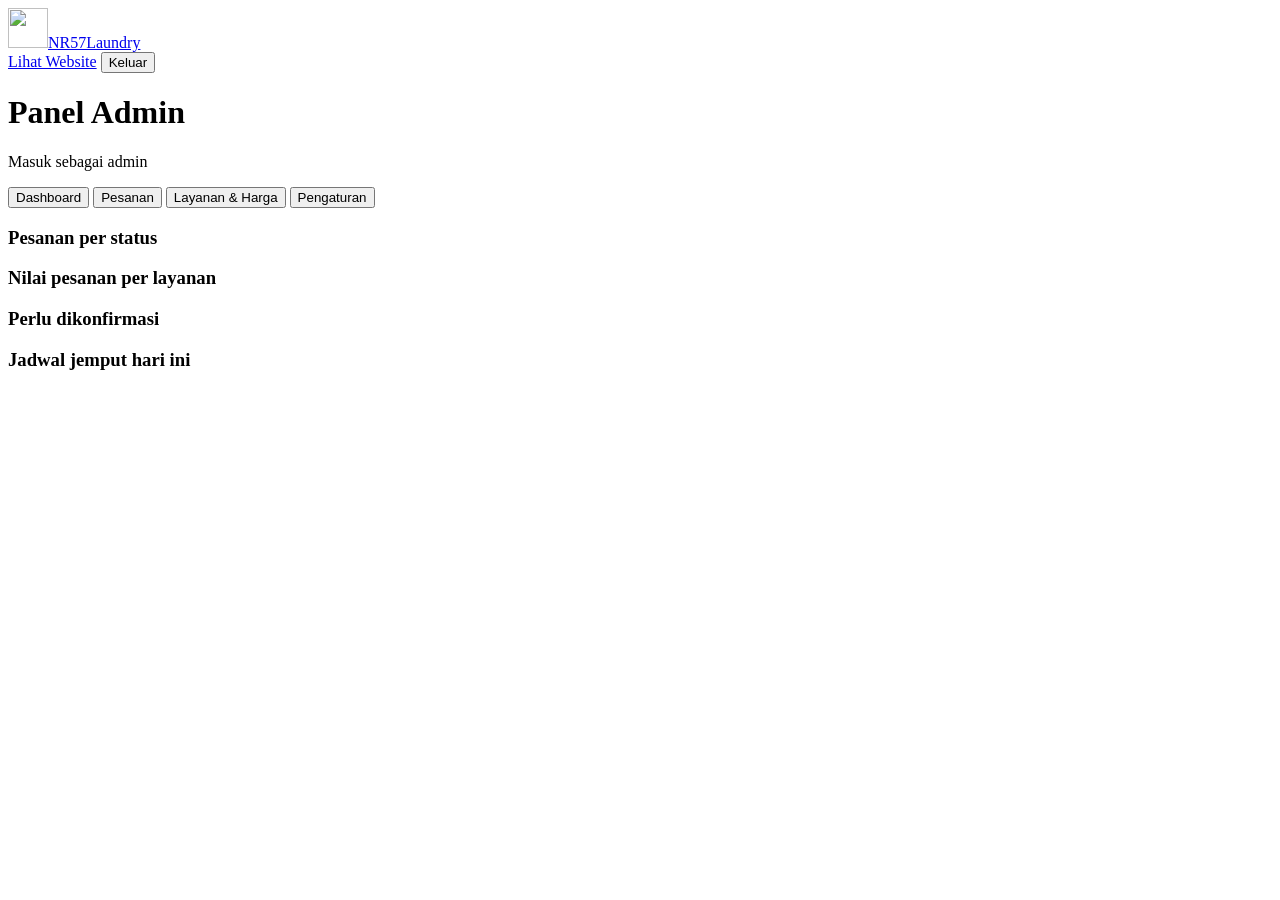
==== admin.html @ 845088e5 "Add files via upload" ====
<!DOCTYPE html>
<html lang="id">
<head>
  <meta charset="UTF-8">
  <meta name="viewport" content="width=device-width, initial-scale=1.0">
  <title>Panel Admin - NR57Laundry</title>
  <meta name="robots" content="noindex">
  <link rel="preconnect" href="https://fonts.googleapis.com">
  <link href="https://fonts.googleapis.com/css2?family=Plus+Jakarta+Sans:wght@400;500;600;700;800&display=swap" rel="stylesheet">
  <link rel="icon" type="image/png" href="img/favicon.png">
  <link rel="stylesheet" href="css/style.css">
</head>
<body>
  <header class="site-header">
    <div class="container nav">
      <a href="beranda.html" class="logo"><img class="logo-img" src="img/logo.png" alt="" width="40" height="40">NR57Laundry</a>
      <nav class="menu">
        <a href="beranda.html">Lihat Website</a>
        <button type="button" class="btn btn-outline btn-sm" id="logout">Keluar</button>
      </nav>
    </div>
  </header>

  <main class="page">
    <div class="container">
      <div class="admin-top">
        <div>
          <h1 class="h-page">Panel Admin</h1>
          <p class="muted" id="welcome">Masuk sebagai admin</p>
        </div>
      </div>

      <div class="tabs" role="tablist">
        <button type="button" class="tab-btn active" data-tab="dashboard">Dashboard</button>
        <button type="button" class="tab-btn" data-tab="pesanan">Pesanan</button>
        <button type="button" class="tab-btn" data-tab="harga">Layanan &amp; Harga</button>
        <button type="button" class="tab-btn" data-tab="pengaturan">Pengaturan</button>
      </div>

      <!-- DASHBOARD -->
      <div class="tab-panel" id="tab-dashboard">
        <div class="stats" id="stats"></div>
        <div class="dash-grid">
          <div class="card"><h3>Pesanan per status</h3><div id="chStatus"></div></div>
          <div class="card"><h3>Nilai pesanan per layanan</h3><div id="chLayanan"></div></div>
          <div class="card"><h3>Perlu dikonfirmasi</h3><div id="todoList"></div></div>
          <div class="card"><h3>Jadwal jemput hari ini</h3><div id="todayList"></div></div>
        </div>
      </div>

      <!-- PESANAN -->
      <div class="tab-panel" id="tab-pesanan" hidden>
        <div class="toolbar">
          <input type="search" id="cari" placeholder="Cari kode atau nama pelanggan" aria-label="Cari pesanan">
          <select id="filter" aria-label="Filter status pesanan"><option value="">Semua status pesanan</option></select>
          <select id="filterBayar" aria-label="Filter status pembayaran">
            <option value="">Semua pembayaran</option>
            <option value="belum">Belum dibayar</option>
            <option value="lunas">Sudah dibayar</option>
          </select>
          <button type="button" class="btn btn-outline" id="exportCsv">Ekspor CSV</button>
        </div>
        <div class="table-wrap">
          <table class="admin-table">
            <thead><tr><th>Kode</th><th>Pelanggan</th><th>Layanan</th><th>Total</th><th>Pembayaran</th><th>Status</th><th>Aksi</th></tr></thead>
            <tbody id="tbody"></tbody>
          </table>
        </div>
      </div>

      <!-- LAYANAN & HARGA -->
      <div class="tab-panel" id="tab-harga" hidden>
        <form id="formHarga" class="card" novalidate>
          <h3>Ubah harga dan estimasi</h3>
          <p class="muted" style="margin-bottom:14px">Perubahan langsung berlaku di halaman Beranda dan Pesan.</p>
          <div class="table-wrap">
            <table>
              <thead><tr><th>Layanan</th><th>Harga (Rp)</th><th>Estimasi</th></tr></thead>
              <tbody id="hargaRows"></tbody>
            </table>
          </div>
          <button class="btn" type="submit" style="margin-top:18px">Simpan harga</button>
        </form>
      </div>

      <!-- PENGATURAN -->
      <div class="tab-panel" id="tab-pengaturan" hidden>
        <div class="set-grid">
          <div>
            <form id="formRek" class="card" novalidate>
              <h3>Ongkos kirim</h3>
              <p class="muted" style="margin-bottom:14px">Nomor rekening tidak ditampilkan di website. Rincian pembayaran dikirim admin lewat WhatsApp.</p>
              <div class="row2">
                <div class="field"><label for="oMin">Gratis ongkir mulai (kg)</label><input id="oMin" type="number" min="0" step="1"></div>
                <div class="field"><label for="oBiaya">Biaya ongkir (Rp)</label><input id="oBiaya" type="number" min="0" step="500"></div>
              </div>
              <button class="btn" type="submit">Simpan pengaturan</button>
            </form>
          </div>
          <div>
            <form id="formAkun" class="card" novalidate>
              <h3>Akun admin</h3>
              <div class="field"><label for="uBaru">Username</label><input id="uBaru" type="text" autocomplete="username"></div>
              <div class="field"><label for="pBaru">Password baru</label><input id="pBaru" type="password" autocomplete="new-password" placeholder="Minimal 6 karakter"></div>
              <button class="btn" type="submit">Simpan akun</button>
              <button class="btn btn-outline" type="button" id="kodeBaru" style="margin-top:12px">Buat kode pemulihan baru</button>
            </form>
            <div class="card danger-zone">
              <h3>Zona berbahaya</h3>
              <p class="muted">Menghapus semua data pesanan di browser ini. Tidak bisa dibatalkan.</p>
              <button class="btn btn-danger" type="button" id="hapusSemua">Hapus semua pesanan</button>
            </div>
          </div>
        </div>
      </div>
    </div>
  </main>

  <div class="toast" id="toast" role="status" aria-live="polite"></div>
  <dialog id="dlg"><div id="dlgBody"></div></dialog>

  <script src="js/data.js"></script>
  <script src="js/admin.js"></script>
  <script src="js/bubbles.js"></script>
</body>
</html>
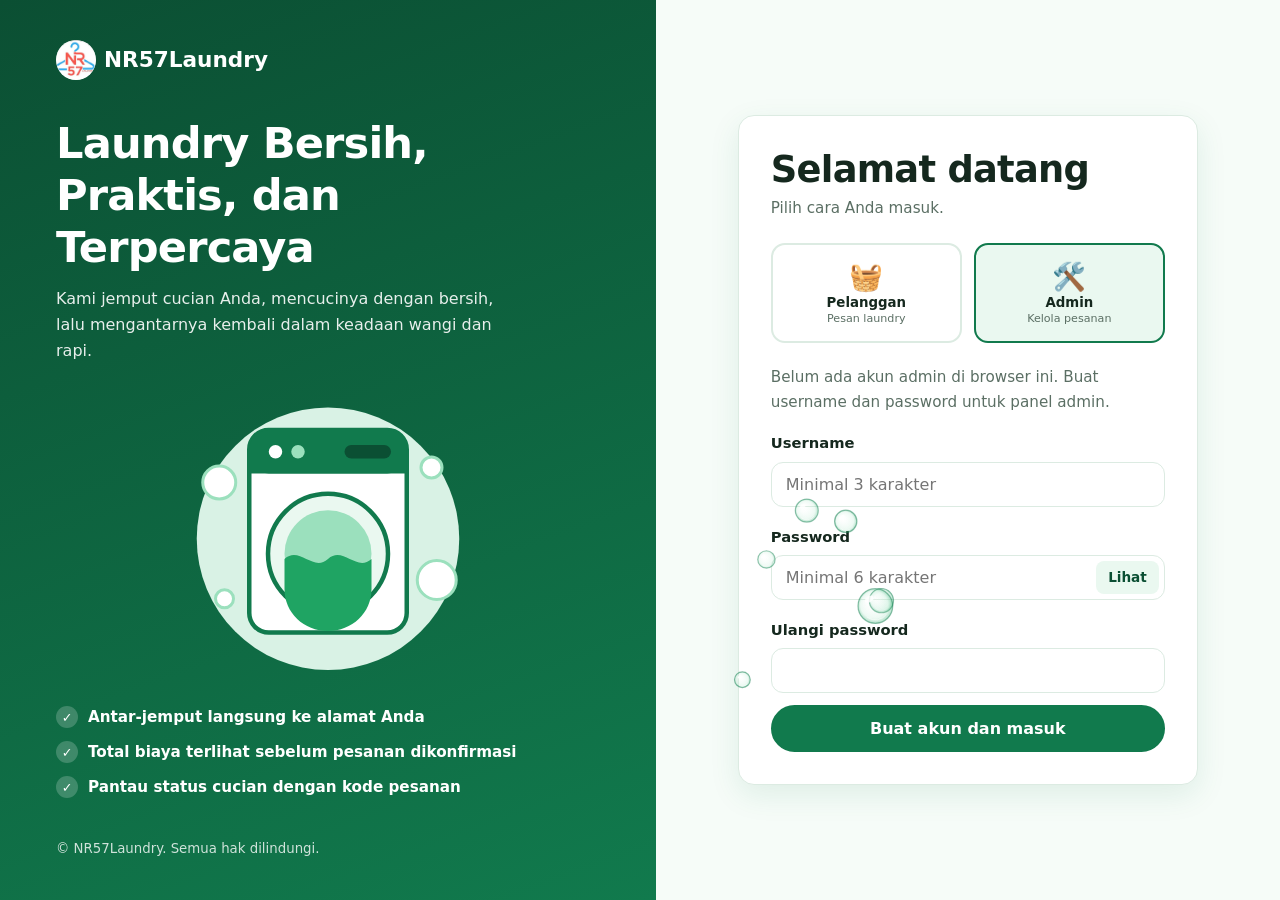
==== commit c0b8ab17: "Add files via upload" ====
--- a/admin.html
+++ b/admin.html
@@ -7,13 +7,13 @@
   <meta name="robots" content="noindex">
   <link rel="preconnect" href="https://fonts.googleapis.com">
   <link href="https://fonts.googleapis.com/css2?family=Plus+Jakarta+Sans:wght@400;500;600;700;800&display=swap" rel="stylesheet">
-  <link rel="icon" type="image/png" href="img/favicon.png">
-  <link rel="stylesheet" href="css/style.css">
+  <link rel="icon" type="image/png" href="favicon.png">
+  <link rel="stylesheet" href="style.css">
 </head>
 <body>
   <header class="site-header">
     <div class="container nav">
-      <a href="beranda.html" class="logo"><img class="logo-img" src="img/logo.png" alt="" width="40" height="40">NR57Laundry</a>
+      <a href="beranda.html" class="logo"><img class="logo-img" src="logo.png" alt="" width="40" height="40">NR57Laundry</a>
       <nav class="menu">
         <a href="beranda.html">Lihat Website</a>
         <button type="button" class="btn btn-outline btn-sm" id="logout">Keluar</button>
@@ -119,8 +119,8 @@
   <div class="toast" id="toast" role="status" aria-live="polite"></div>
   <dialog id="dlg"><div id="dlgBody"></div></dialog>
 
-  <script src="js/data.js"></script>
-  <script src="js/admin.js"></script>
-  <script src="js/bubbles.js"></script>
+  <script src="data.js"></script>
+  <script src="admin.js"></script>
+  <script src="bubbles.js"></script>
 </body>
-</html>+</html>
--- a/style.css
+++ b/style.css
@@ -0,0 +1,277 @@
+/* ===== NR57Laundry - style.css ===== */
+:root{
+  --g9:#0b4f33; --g7:#117a4d; --g5:#1fa463; --g2:#cfeedd; --g1:#eaf8f0; --g0:#f6fcf8;
+  --ink:#15281e; --mut:#5b6f64; --line:#dcebe2; --red:#c0392b; --amber:#b7791f;
+  --radius:16px; --shadow:0 10px 30px rgba(17,122,77,.10);
+}
+*{box-sizing:border-box;margin:0;padding:0}
+html{scroll-behavior:smooth;scroll-padding-top:84px}
+body{font-family:"Plus Jakarta Sans",system-ui,-apple-system,"Segoe UI",Roboto,sans-serif;color:var(--ink);background:#fff;line-height:1.65}
+img,svg{max-width:100%;display:block}
+a{color:inherit;text-decoration:none}
+ul,ol{list-style:none}
+h1,h2,h3{line-height:1.2;letter-spacing:-.02em}
+h1{font-size:clamp(2.2rem,5.2vw,3.5rem);font-weight:800}
+h2{font-size:clamp(1.6rem,3.2vw,2.3rem);font-weight:800;margin-bottom:10px}
+h3{font-size:1.1rem;font-weight:700;margin-bottom:6px}
+.h-page{font-size:clamp(1.8rem,4vw,2.5rem);margin-bottom:8px}
+.container{width:min(1120px,92%);margin-inline:auto}
+.narrow{width:min(720px,92%)}
+section{padding:72px 0}
+.alt{background:var(--g0)}
+.muted,.sec-head p{color:var(--mut)}
+.sec-head{max-width:600px;margin-bottom:36px}
+:focus-visible{outline:3px solid var(--g5);outline-offset:2px}
+
+/* Tombol */
+.btn{display:inline-flex;align-items:center;justify-content:center;gap:8px;padding:12px 26px;border-radius:999px;border:2px solid var(--g7);background:var(--g7);color:#fff;font-family:inherit;font-size:1rem;font-weight:700;cursor:pointer;transition:background .2s,color .2s,transform .1s}
+.btn:hover{background:var(--g9);border-color:var(--g9)}
+.btn:active{transform:scale(.98)}
+.btn-outline{background:#fff;color:var(--g7)}
+.btn-outline:hover{background:var(--g1);color:var(--g9)}
+.btn-light{background:#fff;color:var(--g9);border-color:#fff}
+.btn-light:hover{background:var(--g1);color:var(--g9);border-color:var(--g1)}
+.btn-danger{background:#fff;color:var(--red);border-color:var(--red)}
+.btn-danger:hover{background:var(--red);border-color:var(--red);color:#fff}
+.btn-sm{padding:6px 14px;font-size:.85rem}
+.btn-block{width:100%}
+
+/* Navbar */
+.site-header{position:sticky;top:0;z-index:50;background:rgba(255,255,255,.96);border-bottom:1px solid var(--line);backdrop-filter:blur(6px)}
+.nav{display:flex;align-items:center;justify-content:space-between;gap:16px;height:68px}
+.logo{display:flex;align-items:center;gap:8px;font-weight:800;font-size:1.35rem;color:var(--g9)}
+.logo-img{width:40px;height:40px;border-radius:50%;object-fit:cover;flex-shrink:0;background:#fff}
+.logo span{display:grid;place-items:center;width:34px;height:34px;border-radius:10px;background:var(--g7);color:#fff;font-size:1.1rem}
+.menu{display:flex;align-items:center;gap:26px;font-weight:600}
+.menu a{color:var(--mut);padding:4px 0;border-bottom:2px solid transparent}
+.menu a:hover,.menu a.active{color:var(--g7);border-color:var(--g5)}
+.burger{display:none;background:none;border:2px solid var(--line);border-radius:10px;width:42px;height:42px;font-size:1.3rem;cursor:pointer}
+
+/* Hero */
+.hero{background:linear-gradient(180deg,var(--g1),#fff);padding:64px 0 80px}
+.hero-grid{display:grid;grid-template-columns:1.1fr .9fr;gap:40px;align-items:center}
+.lead{font-size:1.1rem;color:var(--mut);margin:18px 0 28px;max-width:520px}
+.hero-actions{display:flex;flex-wrap:wrap;gap:12px}
+.hero-art svg{width:min(400px,100%);margin-inline:auto}
+
+/* Kartu dan grid */
+.grid{display:grid;grid-template-columns:repeat(auto-fit,minmax(230px,1fr));gap:20px}
+.card{background:#fff;border:1px solid var(--line);border-radius:var(--radius);padding:24px;box-shadow:var(--shadow)}
+.card p{color:var(--mut);font-size:.95rem}
+.icon{display:grid;place-items:center;width:52px;height:52px;border-radius:14px;background:var(--g1);font-size:1.6rem;margin-bottom:14px}
+.svc .meta{display:flex;justify-content:space-between;align-items:center;margin:14px 0;font-size:.9rem;color:var(--g7);font-weight:700}
+.quote p{color:var(--ink);font-size:1rem}
+.quote figcaption{margin-top:16px;display:flex;flex-direction:column;font-size:.9rem}
+.quote figcaption span{color:var(--mut)}
+
+/* Tabel */
+.table-wrap{overflow-x:auto;border:1px solid var(--line);border-radius:var(--radius);background:#fff}
+table{width:100%;border-collapse:collapse;min-width:520px}
+th,td{padding:14px 18px;text-align:left;border-bottom:1px solid var(--line);font-size:.95rem}
+th{background:var(--g1);color:var(--g9)}
+tr:last-child td{border-bottom:none}
+td strong{display:block}
+.price{font-weight:800;color:var(--g7);white-space:nowrap}
+
+/* Langkah */
+.steps{display:grid;grid-template-columns:repeat(auto-fit,minmax(220px,1fr));gap:24px}
+.steps li{position:relative}
+.steps p{color:var(--mut);font-size:.95rem}
+.num{display:grid;place-items:center;width:42px;height:42px;border-radius:50%;background:var(--g7);color:#fff;font-weight:800;margin-bottom:12px}
+
+/* Kontak */
+.contact{display:grid;grid-template-columns:1.2fr 1fr;gap:40px;align-items:center}
+.contact-list{margin-top:18px;display:grid;gap:10px}
+.contact-list a{color:var(--g7);font-weight:600}
+.cta-box{background:var(--g7);color:#fff;border-radius:24px;padding:36px}
+.cta-box p{opacity:.9;margin:6px 0 20px}
+
+/* Footer */
+.site-footer{background:var(--g9);color:#d5eadf;padding:40px 0 24px}
+.foot{display:flex;flex-wrap:wrap;justify-content:space-between;gap:24px}
+.foot .logo{color:#fff}
+.foot p{max-width:320px;margin-top:8px;font-size:.9rem}
+.foot nav{display:flex;flex-wrap:wrap;gap:18px;font-size:.92rem}
+.foot nav a:hover{color:#fff}
+.copy{margin-top:28px;padding-top:18px;border-top:1px solid rgba(255,255,255,.18);font-size:.85rem}
+
+/* Halaman dalam */
+.page{padding:44px 0 72px;min-height:70vh;background:var(--g0)}
+.form-layout{display:grid;grid-template-columns:1.5fr 1fr;gap:24px;align-items:start}
+.form-card{padding:28px}
+.row2{display:grid;grid-template-columns:1fr 1fr;gap:16px}
+.field{margin-bottom:18px;border:none}
+label,legend{display:block;font-weight:700;font-size:.92rem;margin-bottom:6px}
+input,select,textarea{width:100%;padding:12px 14px;border:1.5px solid var(--line);border-radius:12px;font-family:inherit;font-size:1rem;color:var(--ink);background:#fff}
+input:focus,select:focus,textarea:focus{outline:none;border-color:var(--g5);box-shadow:0 0 0 3px var(--g2)}
+.invalid{border-color:var(--red)!important}
+.err{display:block;color:var(--red);font-size:.82rem;margin-top:4px;min-height:0}
+.pay-options{display:grid;grid-template-columns:1fr 1fr;gap:12px}
+.pay{display:flex;gap:10px;align-items:flex-start;border:1.5px solid var(--line);border-radius:12px;padding:12px;cursor:pointer;font-weight:400}
+.pay input{width:auto;margin-top:5px;accent-color:var(--g7)}
+.pay span{display:flex;flex-direction:column}
+.pay small{color:var(--mut)}
+.pay:has(input:checked){border-color:var(--g5);background:var(--g1)}
+.estimate{position:sticky;top:88px}
+.estimate dl div{display:flex;justify-content:space-between;gap:12px;padding:9px 0;border-bottom:1px dashed var(--line);font-size:.95rem}
+.estimate dt{color:var(--mut)}
+.estimate dd{font-weight:700;text-align:right}
+.estimate .total{border-bottom:none;font-size:1.2rem;padding-top:14px}
+.estimate .total dd{color:var(--g7)}
+.pay-info{margin-top:14px;background:var(--g1);border-radius:12px;padding:14px;font-size:.9rem}
+
+/* Dialog */
+dialog{border:none;border-radius:20px;padding:28px;width:min(520px,92%);margin:auto;box-shadow:0 24px 60px rgba(0,0,0,.25)}
+dialog::backdrop{background:rgba(11,79,51,.45)}
+.sum{margin:16px 0}
+.sum div{display:flex;justify-content:space-between;gap:16px;padding:8px 0;border-bottom:1px solid var(--line);font-size:.93rem}
+.sum dt{color:var(--mut);flex-shrink:0}
+.sum dd{text-align:right;font-weight:600;word-break:break-word}
+.dlg-actions{display:flex;gap:10px;flex-wrap:wrap;justify-content:flex-end;margin-top:8px}
+.kode-box{background:var(--g1);border:2px dashed var(--g5);border-radius:14px;padding:16px;text-align:center;font-size:1.5rem;font-weight:800;color:var(--g9);letter-spacing:.04em;margin:14px 0}
+.ok-icon{font-size:2.4rem}
+
+/* Cek status */
+.search-bar{display:flex;gap:10px;margin-bottom:24px}
+.search-bar input{flex:1}
+.timeline{margin-top:18px;border-left:3px solid var(--g2);padding-left:22px}
+.timeline li{position:relative;padding:6px 0 16px;color:var(--mut)}
+.timeline li::before{content:"";position:absolute;left:-31px;top:10px;width:15px;height:15px;border-radius:50%;background:#fff;border:3px solid var(--g2)}
+.timeline li.done{color:var(--ink)}
+.timeline li.done::before{background:var(--g5);border-color:var(--g5)}
+.timeline li.current{color:var(--g9);font-weight:800}
+.timeline li.current::before{background:var(--g7);border-color:var(--g2);box-shadow:0 0 0 4px var(--g2)}
+.empty{text-align:center;color:var(--mut);padding:24px}
+.note{margin-top:20px;font-size:.85rem;color:var(--mut)}
+
+/* Admin */
+.stats{display:grid;grid-template-columns:repeat(auto-fit,minmax(180px,1fr));gap:16px;margin-bottom:24px}
+.stat{padding:18px 20px}
+.stat span{font-size:.85rem;color:var(--mut)}
+.stat strong{display:block;font-size:1.5rem;color:var(--g9)}
+.toolbar{display:flex;gap:12px;margin-bottom:16px;flex-wrap:wrap}
+.toolbar input{flex:1;min-width:200px}
+.toolbar select{width:auto;min-width:200px}
+.admin-table{min-width:820px}
+.admin-table select{padding:8px 10px;font-size:.88rem;border-radius:10px}
+.actions{display:flex;gap:8px}
+.badge{display:inline-block;padding:3px 12px;border-radius:999px;font-size:.8rem;font-weight:700;background:var(--g1);color:var(--g7)}
+.badge.s0{background:#fdf1d8;color:var(--amber)}
+.badge.s6{background:var(--g7);color:#fff}
+.badge.paid{background:var(--g2);color:var(--g9)}
+.badge.unpaid{background:#fde4e1;color:var(--red)}
+
+/* Responsif */
+@media (max-width:900px){
+  .hero-grid,.contact,.form-layout{grid-template-columns:1fr}
+  .hero-art{order:-1}
+  .hero-art svg{width:min(260px,70%)}
+  .estimate{position:static}
+}
+@media (max-width:860px){
+  .burger{display:block}
+  .menu{display:none;position:absolute;left:0;right:0;top:68px;flex-direction:column;align-items:stretch;gap:0;background:#fff;border-bottom:1px solid var(--line);padding:8px 4%}
+  .menu.open{display:flex}
+  .menu a{padding:12px 0;border-bottom:1px solid var(--line)}
+  .menu .btn{margin:12px 0;border-bottom:2px solid var(--g7)}
+}
+@media (max-width:560px){
+  section{padding:52px 0}
+  .row2,.pay-options{grid-template-columns:1fr}
+  .search-bar{flex-direction:column}
+  .form-card{padding:20px}
+}
+@media (prefers-reduced-motion:reduce){*{transition:none!important;scroll-behavior:auto!important}}
+
+/* ===== Login ===== */
+[hidden]{display:none!important}
+.auth{display:grid;grid-template-columns:1.05fr 1fr;min-height:100vh}
+.auth-art{background:linear-gradient(160deg,var(--g9) 0%,var(--g7) 100%);color:#fff;padding:40px 56px;display:flex;flex-direction:column;justify-content:space-between;gap:24px}
+.auth-art .logo{color:#fff}
+.auth-art .logo span{background:#fff;color:var(--g7)}
+.auth-art h1{font-size:clamp(1.9rem,3.4vw,2.7rem);margin-bottom:12px}
+.auth-art p{opacity:.9;max-width:440px}
+.auth-art svg{width:min(300px,70%)}
+.auth-art small{opacity:.8}
+.auth-points{display:grid;gap:10px;font-weight:600;font-size:.95rem}
+.auth-points li::before{content:"✓";display:inline-grid;place-items:center;width:22px;height:22px;margin-right:10px;border-radius:50%;background:rgba(255,255,255,.2);font-size:.8rem}
+.auth-form{display:grid;place-items:center;padding:40px 5%;background:var(--g0)}
+.login-card{width:min(460px,100%);padding:32px}
+.login-card h2{margin-bottom:4px}
+.role-tabs{display:grid;grid-template-columns:1fr 1fr;gap:12px;margin:22px 0}
+.role-tab{display:flex;flex-direction:column;align-items:center;gap:2px;padding:16px 10px;border:2px solid var(--line);border-radius:14px;background:#fff;font-family:inherit;color:var(--ink);cursor:pointer;transition:border-color .2s,background .2s}
+.role-tab span{font-size:1.7rem}
+.role-tab small{color:var(--mut)}
+.role-tab:hover{border-color:var(--g5)}
+.role-tab.active{border-color:var(--g7);background:var(--g1)}
+.login-hint{margin-top:14px;font-size:.85rem;color:var(--mut)}
+.login-hint a{color:var(--g7)}
+.pass-wrap{position:relative}
+.pass-wrap input{padding-right:84px}
+.pass-toggle{position:absolute;right:6px;top:6px;bottom:6px;padding:0 12px;border:none;border-radius:8px;background:var(--g1);color:var(--g9);font-family:inherit;font-weight:600;font-size:.85rem;cursor:pointer}
+#formAdmin .err,#formSetup .err,#formLupa .err{margin:-6px 0 12px}
+.logo .tag{font-size:.7rem;font-weight:700;background:var(--g1);color:var(--g7);padding:2px 10px;border-radius:99px;margin-left:4px}
+@media (max-width:860px){
+  .auth{grid-template-columns:1fr}
+  .auth-art{padding:28px 6%}
+  .auth-art svg,.auth-points{display:none}
+  .auth-form{padding:28px 5% 40px}
+}
+
+/* ===== Panel admin ===== */
+.admin-top{display:flex;justify-content:space-between;align-items:flex-start;gap:16px;margin-bottom:20px}
+.tabs{display:flex;gap:6px;overflow-x:auto;border-bottom:2px solid var(--line);margin-bottom:24px}
+.tab-btn{padding:10px 18px;border:none;background:none;font-family:inherit;font-size:.95rem;font-weight:700;color:var(--mut);cursor:pointer;white-space:nowrap;border-bottom:3px solid transparent;margin-bottom:-2px}
+.tab-btn:hover{color:var(--g7)}
+.tab-btn.active{color:var(--g7);border-color:var(--g7)}
+.dash-grid,.set-grid{display:grid;grid-template-columns:repeat(auto-fit,minmax(320px,1fr));gap:20px}
+.dash-grid h3,.set-grid h3{margin-bottom:14px}
+.set-grid .card+.card{margin-top:20px}
+.bar-row{display:grid;grid-template-columns:150px 1fr auto;gap:10px;align-items:center;margin-bottom:10px;font-size:.88rem}
+.bar{height:10px;border-radius:99px;background:var(--g1);overflow:hidden}
+.bar i{display:block;height:100%;background:var(--g5);border-radius:99px}
+.bar-v{font-weight:700;min-width:28px;text-align:right}
+.mini{display:flex;justify-content:space-between;align-items:center;gap:12px;padding:10px 0;border-bottom:1px solid var(--line)}
+.mini:last-child{border-bottom:none}
+.mini small{display:block;color:var(--mut);font-size:.82rem}
+.danger-zone{border-color:#f0c9c4}
+.danger-zone p{margin-bottom:12px}
+.toast{position:fixed;left:50%;bottom:24px;transform:translate(-50%,20px);background:var(--g9);color:#fff;padding:10px 20px;border-radius:999px;font-size:.9rem;opacity:0;pointer-events:none;transition:opacity .2s,transform .2s;z-index:100}
+.toast.show{opacity:1;transform:translate(-50%,0)}
+@media (max-width:560px){.bar-row{grid-template-columns:110px 1fr auto}.mini{flex-direction:column;align-items:flex-start}}
+
+/* ===== Efek hover: teks tab "timbul" saat kursor diarahkan ===== */
+.tabs{padding-top:10px}
+.tab-btn,.role-tab,.menu a:not(.btn),.foot nav a{transition:transform .2s ease,color .2s ease,text-shadow .2s ease,box-shadow .2s ease}
+@media (prefers-reduced-motion:no-preference){
+  .tab-btn:hover,.tab-btn:focus-visible{transform:translateY(-3px) scale(1.07);color:var(--g7);text-shadow:0 4px 8px rgba(17,122,77,.30)}
+  .role-tab:hover,.role-tab:focus-visible{transform:translateY(-4px);box-shadow:0 10px 20px rgba(17,122,77,.16)}
+  .role-tab:hover strong,.role-tab:focus-visible strong{color:var(--g7);text-shadow:0 3px 6px rgba(17,122,77,.28)}
+  .menu a:not(.btn):hover,.menu a:not(.btn):focus-visible{transform:translateY(-2px);text-shadow:0 3px 6px rgba(17,122,77,.25)}
+  .foot nav a:hover{transform:translateY(-2px);text-shadow:0 2px 6px rgba(0,0,0,.3)}
+}
+
+.login-hint code{background:var(--g1);color:var(--g9);padding:1px 6px;border-radius:6px;font-size:.85em}
+
+.sync-warn{background:#fdf1d8;color:#6b4300;border:1px solid #f1d28a;border-radius:12px;padding:12px 14px;margin-bottom:16px;font-size:.9rem}
+.err a{color:var(--g7);text-decoration:underline}
+
+/* Judul tabel harga (kiloan / satuan) dan ikon Instagram di kontak */
+.tbl-title{margin:0 0 12px}
+.table-wrap + .tbl-title{margin-top:28px}
+.contact-list .fa-instagram{color:var(--g7);font-size:1.15rem;width:1.3em;text-align:center}
+
+/* ===== Kartu pembayaran transfer ===== */
+.pay-card{margin:18px 0 12px;border:2px solid var(--g5);border-radius:16px;padding:18px;background:var(--g0);text-align:left}
+.pay-card h4{font-size:1.05rem;margin-bottom:10px;color:var(--g9)}
+.pay-card.warn{border-color:#f1d28a;background:#fffaf0}
+.pay-card.warn p{margin-bottom:10px;font-size:.92rem}
+.pay-row{display:flex;align-items:center;gap:10px;flex-wrap:wrap;padding:8px 0;border-bottom:1px dashed var(--line)}
+.pay-row:last-of-type{border-bottom:none}
+.pay-row span{color:var(--mut);font-size:.88rem;flex:0 0 130px}
+.pay-row strong{flex:1;min-width:120px;word-break:break-word}
+.rek-no{font-size:1.35rem;letter-spacing:.06em;color:var(--g9)}
+.rek-total{font-size:1.2rem;color:var(--g7)}
+.pay-steps{margin:10px 0 0 18px;list-style:decimal;font-size:.9rem;color:var(--mut)}
+.pay-steps li{margin-bottom:4px}
+@media (max-width:560px){.pay-row span{flex-basis:100%}}
